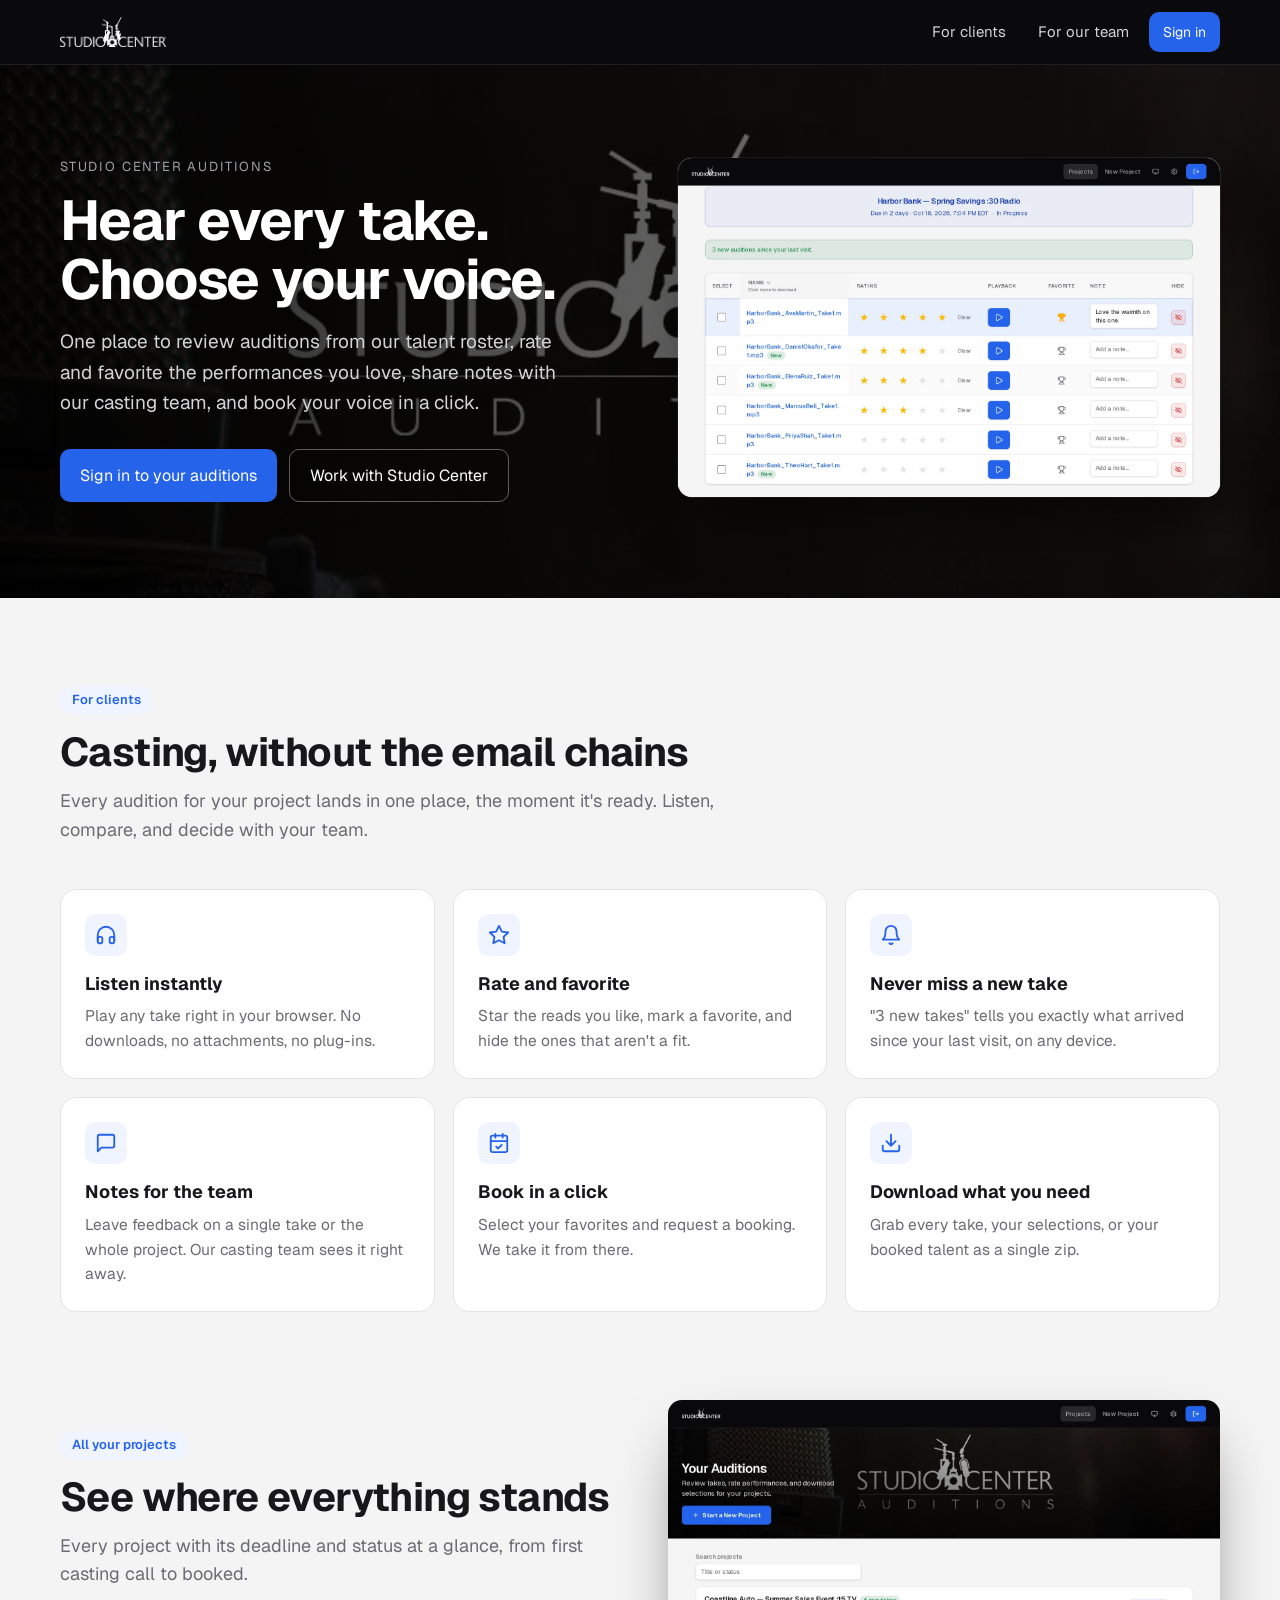
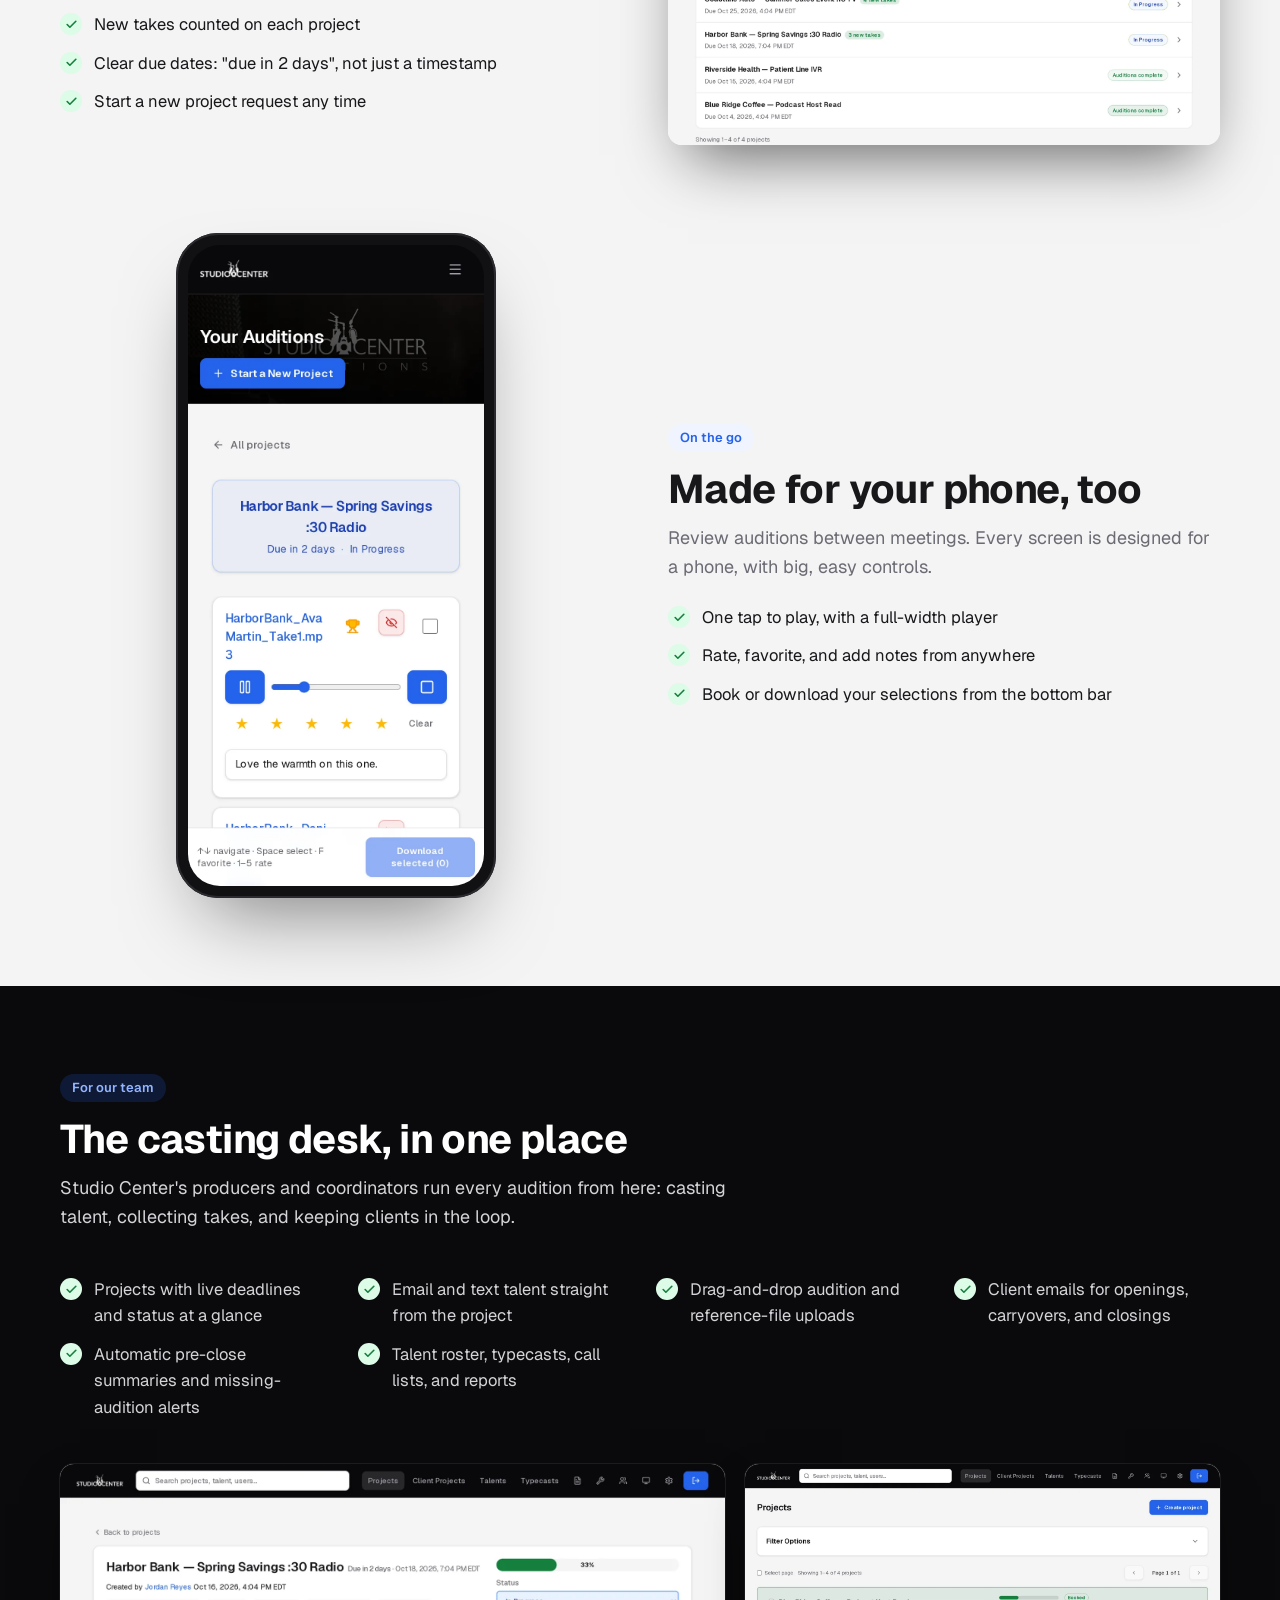
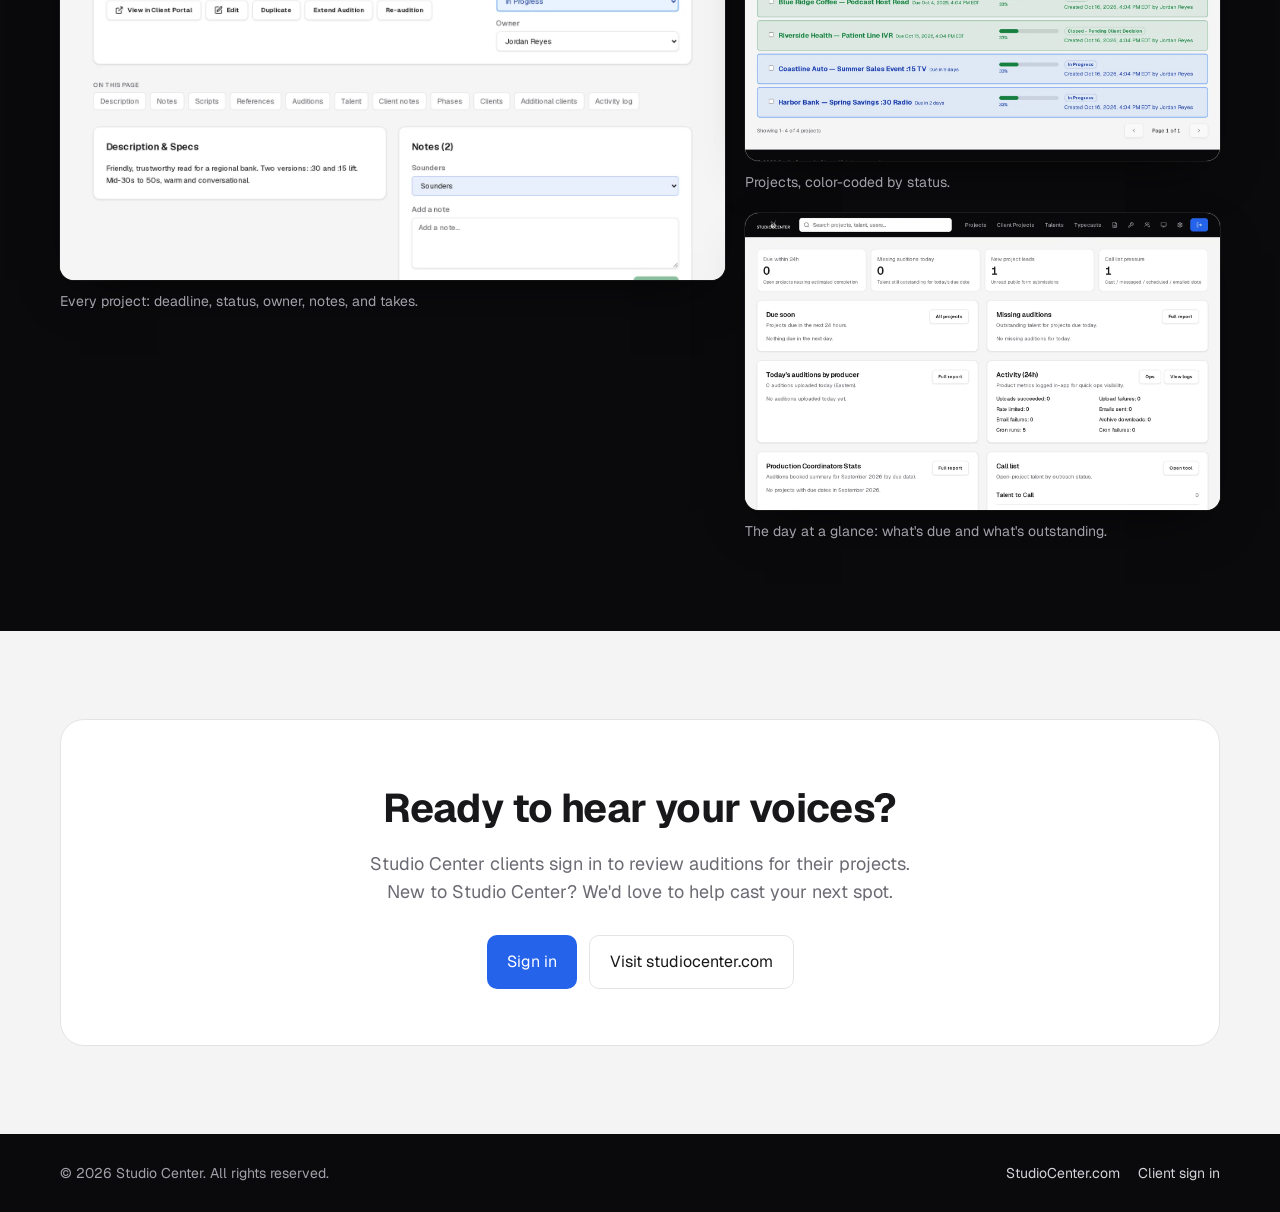
==== index.html @ 75eab92b "Studio Center Auditions landing page. Static page for GitHub Pages: what the client portal and the c" ====
<!doctype html>
<html lang="en">
<head>
  <meta charset="utf-8">
  <meta name="viewport" content="width=device-width, initial-scale=1">
  <title>Studio Center Auditions</title>
  <meta name="description" content="Studio Center Auditions: hear every take, rate and favorite the voices you love, and book talent in a click. On any device.">
  <meta property="og:title" content="Studio Center Auditions">
  <meta property="og:description" content="Hear every take, choose your voice, and book talent in a click.">
  <meta property="og:image" content="assets/client-takes.webp">
  <link rel="icon" href="assets/icon.png" type="image/png">
  <link rel="apple-touch-icon" href="assets/apple-icon.png">
  <link rel="preconnect" href="https://fonts.googleapis.com">
  <link rel="preconnect" href="https://fonts.gstatic.com" crossorigin>
  <link href="https://fonts.googleapis.com/css2?family=Geist:wght@400;500;600;700&display=swap" rel="stylesheet">
  <style>
    :root {
      --ink: #0a0a0c;
      --page: #f4f4f5;
      --card: #ffffff;
      --text: #18181b;
      --muted: #6b6b73;
      --line: #e4e4e7;
      --primary: #2563eb;
      --primary-hover: #1d4ed8;
      --success: #15803d;
      --amber: #f59e0b;
      --radius: 16px;
    }
    * { box-sizing: border-box; }
    html { scroll-behavior: smooth; }
    body { margin: 0; font-family: Geist, ui-sans-serif, system-ui, -apple-system, "Segoe UI", sans-serif; background: var(--page); color: var(--text); line-height: 1.6; -webkit-font-smoothing: antialiased; }
    img { max-width: 100%; height: auto; display: block; }
    a { color: inherit; }
    .wrap { width: min(1160px, 100% - 32px); margin-inline: auto; }

    /* Header */
    .top { position: sticky; top: 0; z-index: 10; background: var(--ink); border-bottom: 1px solid #1f1f23; }
    .top .wrap { display: flex; align-items: center; justify-content: space-between; height: 64px; }
    .top img { height: 30px; width: auto; }
    .top nav { display: flex; gap: 8px; align-items: center; }
    .top nav a.link { color: #d4d4d8; text-decoration: none; font-size: 15px; padding: 8px 12px; border-radius: 8px; }
    .top nav a.link:hover { background: #1f1f23; color: #fff; }

    .btn { display: inline-flex; align-items: center; gap: 8px; font: 600 15px/1 inherit; text-decoration: none; padding: 13px 20px; border-radius: 10px; transition: background .15s, transform .15s; }
    .btn:active { transform: scale(.98); }
    .btn-primary { background: var(--primary); color: #fff; }
    .btn-primary:hover { background: var(--primary-hover); }
    .btn-ghost { color: #fff; border: 1px solid rgba(255,255,255,.35); }
    .btn-ghost:hover { background: rgba(255,255,255,.1); }
    .btn-sm { padding: 9px 14px; font-size: 14px; }

    /* Hero */
    .hero { position: relative; color: #fff; background: var(--ink) url(assets/banner.webp) center/cover no-repeat; overflow: hidden; }
    .hero::before { content: ""; position: absolute; inset: 0; background: linear-gradient(90deg, rgba(0,0,0,.88) 0%, rgba(0,0,0,.6) 55%, rgba(0,0,0,.45) 100%); }
    .hero .wrap { position: relative; display: grid; grid-template-columns: 1.05fr 1fr; gap: 48px; align-items: center; padding: 88px 0 96px; }
    .eyebrow { display: inline-block; font-size: 13px; letter-spacing: .14em; text-transform: uppercase; color: #a1a1aa; margin-bottom: 14px; }
    .hero h1 { font-size: clamp(36px, 5vw, 56px); line-height: 1.05; letter-spacing: -.02em; margin: 0 0 18px; }
    .hero p.lead { font-size: 19px; color: #d4d4d8; max-width: 520px; margin: 0 0 30px; }
    .hero .cta { display: flex; gap: 12px; flex-wrap: wrap; }
    .shot { border-radius: 14px; overflow: hidden; box-shadow: 0 30px 60px -20px rgba(0,0,0,.6), 0 0 0 1px rgba(255,255,255,.08); background: #fff; }

    /* Sections */
    section { padding: 88px 0; }
    .section-head { max-width: 680px; margin-bottom: 44px; }
    .section-head h2 { font-size: clamp(28px, 3.4vw, 40px); line-height: 1.15; letter-spacing: -.015em; margin: 0 0 12px; }
    .section-head p { font-size: 18px; color: var(--muted); margin: 0; }
    .tag { display: inline-block; font-size: 13px; font-weight: 600; color: var(--primary); background: #eff4ff; border-radius: 999px; padding: 4px 12px; margin-bottom: 14px; }

    .features { display: grid; grid-template-columns: repeat(3, 1fr); gap: 18px; }
    .feature { background: var(--card); border: 1px solid var(--line); border-radius: var(--radius); padding: 24px; }
    .feature .icon { width: 42px; height: 42px; border-radius: 10px; display: grid; place-items: center; background: #eff4ff; color: var(--primary); margin-bottom: 14px; }
    .feature .icon svg { width: 22px; height: 22px; }
    .feature h3 { font-size: 18px; margin: 0 0 6px; }
    .feature p { margin: 0; color: var(--muted); font-size: 15.5px; }

    .split { display: grid; grid-template-columns: 1fr 1fr; gap: 56px; align-items: center; }
    .split.reverse > :first-child { order: 2; }
    .checks { list-style: none; padding: 0; margin: 22px 0 0; display: grid; gap: 12px; }
    .checks li { display: flex; gap: 12px; align-items: flex-start; font-size: 16.5px; }
    .checks li::before { content: ""; flex: none; width: 22px; height: 22px; margin-top: 2px; border-radius: 50%; background: #dcfce7 url("data:image/svg+xml,%3Csvg xmlns='http://www.w3.org/2000/svg' viewBox='0 0 24 24' fill='none' stroke='%2315803d' stroke-width='3' stroke-linecap='round' stroke-linejoin='round'%3E%3Cpath d='M20 6 9 17l-5-5'/%3E%3C/svg%3E") center/13px no-repeat; }

    .phone-frame { width: min(320px, 80%); margin-inline: auto; border-radius: 42px; padding: 12px; background: #111114; box-shadow: 0 40px 80px -30px rgba(0,0,0,.5), inset 0 0 0 2px #2a2a2f; }
    .phone-frame img { border-radius: 32px; }

    .dark { background: var(--ink); color: #fff; }
    .dark .section-head p, .dark .checks li { color: #d4d4d8; }
    .dark .tag { background: rgba(37,99,235,.18); color: #93b4ff; }
    .gallery { display: grid; grid-template-columns: 1.4fr 1fr; gap: 20px; margin-top: 44px; }
    .gallery .shot { box-shadow: 0 20px 50px -20px rgba(0,0,0,.7), 0 0 0 1px rgba(255,255,255,.08); }
    .gallery .stack { display: grid; gap: 20px; }
    figure { margin: 0; }
    figcaption { font-size: 14px; color: #a1a1aa; margin-top: 10px; }

    .closing { text-align: center; }
    .closing .card { background: var(--card); border: 1px solid var(--line); border-radius: 24px; padding: 56px 24px; }
    .closing h2 { font-size: clamp(28px, 3.4vw, 40px); margin: 0 0 10px; letter-spacing: -.015em; }
    .closing p { color: var(--muted); font-size: 18px; margin: 0 auto 28px; max-width: 560px; }
    .closing .cta { display: flex; gap: 12px; justify-content: center; flex-wrap: wrap; }
    .btn-outline { color: var(--text); border: 1px solid var(--line); background: #fff; }
    .btn-outline:hover { background: #fafafa; }

    footer { background: var(--ink); color: #a1a1aa; font-size: 14px; }
    footer .wrap { display: flex; justify-content: space-between; align-items: center; gap: 16px; padding: 28px 0; flex-wrap: wrap; }
    footer a { color: #d4d4d8; text-decoration: none; }
    footer a:hover { color: #fff; }
    footer .links { display: flex; gap: 18px; flex-wrap: wrap; }

    @media (max-width: 900px) {
      .hero .wrap, .split { grid-template-columns: 1fr; }
      .hero .wrap { padding: 64px 0 72px; }
      .split.reverse > :first-child { order: 0; }
      .features { grid-template-columns: 1fr 1fr; }
      .gallery { grid-template-columns: 1fr; }
      section { padding: 64px 0; }
    }
    @media (max-width: 600px) {
      .features { grid-template-columns: 1fr; }
      .top nav a.link { display: none; }
      .hero p.lead { font-size: 17px; }
    }
    @media (prefers-reduced-motion: reduce) { html { scroll-behavior: auto; } .btn { transition: none; } }
  </style>
</head>
<body>
  <header class="top">
    <div class="wrap">
      <a href="#" aria-label="Studio Center Auditions"><img src="assets/sc-logo-white.png" alt="Studio Center" width="900" height="254"></a>
      <nav>
        <a class="link" href="#clients">For clients</a>
        <a class="link" href="#team">For our team</a>
        <a class="btn btn-primary btn-sm" href="https://studiocenterauditions.com/auth/signin">Sign in</a>
      </nav>
    </div>
  </header>

  <main>
    <div class="hero">
      <div class="wrap">
        <div>
          <span class="eyebrow">Studio Center Auditions</span>
          <h1>Hear every take.<br>Choose your voice.</h1>
          <p class="lead">One place to review auditions from our talent roster, rate and favorite the performances you love, share notes with our casting team, and book your voice in a click.</p>
          <div class="cta">
            <a class="btn btn-primary" href="https://studiocenterauditions.com/auth/signin">Sign in to your auditions</a>
            <a class="btn btn-ghost" href="https://www.studiocenter.com">Work with Studio Center</a>
          </div>
        </div>
        <div class="shot"><img src="assets/client-takes.webp" alt="A client reviewing six takes for a radio spot, with star ratings, a favorite, a note, and new takes marked" width="1600" height="1000"></div>
      </div>
    </div>

    <section id="clients">
      <div class="wrap">
        <div class="section-head">
          <span class="tag">For clients</span>
          <h2>Casting, without the email chains</h2>
          <p>Every audition for your project lands in one place, the moment it's ready. Listen, compare, and decide with your team.</p>
        </div>
        <div class="features">
          <div class="feature">
            <div class="icon"><svg viewBox="0 0 24 24" fill="none" stroke="currentColor" stroke-width="2" stroke-linecap="round" stroke-linejoin="round" aria-hidden="true"><path d="M3 18v-6a9 9 0 0 1 18 0v6"/><path d="M21 19a2 2 0 0 1-2 2h-1a2 2 0 0 1-2-2v-3a2 2 0 0 1 2-2h3zM3 19a2 2 0 0 0 2 2h1a2 2 0 0 0 2-2v-3a2 2 0 0 0-2-2H3z"/></svg></div>
            <h3>Listen instantly</h3>
            <p>Play any take right in your browser. No downloads, no attachments, no plug-ins.</p>
          </div>
          <div class="feature">
            <div class="icon"><svg viewBox="0 0 24 24" fill="none" stroke="currentColor" stroke-width="2" stroke-linecap="round" stroke-linejoin="round" aria-hidden="true"><path d="M12 2l3.09 6.26L22 9.27l-5 4.87 1.18 6.88L12 17.77l-6.18 3.25L7 14.14 2 9.27l6.91-1.01z"/></svg></div>
            <h3>Rate and favorite</h3>
            <p>Star the reads you like, mark a favorite, and hide the ones that aren't a fit.</p>
          </div>
          <div class="feature">
            <div class="icon"><svg viewBox="0 0 24 24" fill="none" stroke="currentColor" stroke-width="2" stroke-linecap="round" stroke-linejoin="round" aria-hidden="true"><path d="M6 8a6 6 0 0 1 12 0c0 7 3 9 3 9H3s3-2 3-9"/><path d="M10.3 21a1.94 1.94 0 0 0 3.4 0"/></svg></div>
            <h3>Never miss a new take</h3>
            <p>"3 new takes" tells you exactly what arrived since your last visit, on any device.</p>
          </div>
          <div class="feature">
            <div class="icon"><svg viewBox="0 0 24 24" fill="none" stroke="currentColor" stroke-width="2" stroke-linecap="round" stroke-linejoin="round" aria-hidden="true"><path d="M21 15a2 2 0 0 1-2 2H7l-4 4V5a2 2 0 0 1 2-2h14a2 2 0 0 1 2 2z"/></svg></div>
            <h3>Notes for the team</h3>
            <p>Leave feedback on a single take or the whole project. Our casting team sees it right away.</p>
          </div>
          <div class="feature">
            <div class="icon"><svg viewBox="0 0 24 24" fill="none" stroke="currentColor" stroke-width="2" stroke-linecap="round" stroke-linejoin="round" aria-hidden="true"><rect x="3" y="4" width="18" height="18" rx="2"/><path d="M16 2v4M8 2v4M3 10h18M9 16l2 2 4-4"/></svg></div>
            <h3>Book in a click</h3>
            <p>Select your favorites and request a booking. We take it from there.</p>
          </div>
          <div class="feature">
            <div class="icon"><svg viewBox="0 0 24 24" fill="none" stroke="currentColor" stroke-width="2" stroke-linecap="round" stroke-linejoin="round" aria-hidden="true"><path d="M21 15v4a2 2 0 0 1-2 2H5a2 2 0 0 1-2-2v-4M7 10l5 5 5-5M12 15V3"/></svg></div>
            <h3>Download what you need</h3>
            <p>Grab every take, your selections, or your booked talent as a single zip.</p>
          </div>
        </div>
      </div>
    </section>

    <section style="padding-top:0">
      <div class="wrap split">
        <div>
          <div class="section-head" style="margin-bottom:0">
            <span class="tag">All your projects</span>
            <h2>See where everything stands</h2>
            <p>Every project with its deadline and status at a glance, from first casting call to booked.</p>
          </div>
          <ul class="checks">
            <li>New takes counted on each project</li>
            <li>Clear due dates: "due in 2 days", not just a timestamp</li>
            <li>Start a new project request any time</li>
          </ul>
        </div>
        <div class="shot"><img src="assets/client-projects.webp" alt="The client projects page listing four projects with new-take counts and statuses" width="1600" height="1000" loading="lazy"></div>
      </div>
    </section>

    <section style="padding-top:0">
      <div class="wrap split reverse">
        <div>
          <div class="section-head" style="margin-bottom:0">
            <span class="tag">On the go</span>
            <h2>Made for your phone, too</h2>
            <p>Review auditions between meetings. Every screen is designed for a phone, with big, easy controls.</p>
          </div>
          <ul class="checks">
            <li>One tap to play, with a full-width player</li>
            <li>Rate, favorite, and add notes from anywhere</li>
            <li>Book or download your selections from the bottom bar</li>
          </ul>
        </div>
        <div class="phone-frame"><img src="assets/phone.webp" alt="The client portal on a phone, playing a take with ratings and a note" width="780" height="1688" loading="lazy"></div>
      </div>
    </section>

    <section id="team" class="dark">
      <div class="wrap">
        <div class="section-head">
          <span class="tag">For our team</span>
          <h2>The casting desk, in one place</h2>
          <p>Studio Center's producers and coordinators run every audition from here: casting talent, collecting takes, and keeping clients in the loop.</p>
        </div>
        <ul class="checks" style="grid-template-columns:repeat(auto-fit,minmax(260px,1fr));column-gap:32px">
          <li>Projects with live deadlines and status at a glance</li>
          <li>Email and text talent straight from the project</li>
          <li>Drag-and-drop audition and reference-file uploads</li>
          <li>Client emails for openings, carryovers, and closings</li>
          <li>Automatic pre-close summaries and missing-audition alerts</li>
          <li>Talent roster, typecasts, call lists, and reports</li>
        </ul>
        <div class="gallery">
          <figure>
            <div class="shot"><img src="assets/staff-project.webp" alt="A project page for the casting team, with deadline, status, owner, and notes" width="1600" height="1000" loading="lazy"></div>
            <figcaption>Every project: deadline, status, owner, notes, and takes.</figcaption>
          </figure>
          <div class="stack">
            <figure>
              <div class="shot"><img src="assets/staff-projects.webp" alt="The projects list, color-coded by status" width="1600" height="1000" loading="lazy"></div>
              <figcaption>Projects, color-coded by status.</figcaption>
            </figure>
            <figure>
              <div class="shot"><img src="assets/staff-dashboard.webp" alt="The team dashboard with what's due and outstanding" width="1600" height="1000" loading="lazy"></div>
              <figcaption>The day at a glance: what's due and what's outstanding.</figcaption>
            </figure>
          </div>
        </div>
      </div>
    </section>

    <section class="closing">
      <div class="wrap">
        <div class="card">
          <h2>Ready to hear your voices?</h2>
          <p>Studio Center clients sign in to review auditions for their projects. New to Studio Center? We'd love to help cast your next spot.</p>
          <div class="cta">
            <a class="btn btn-primary" href="https://studiocenterauditions.com/auth/signin">Sign in</a>
            <a class="btn btn-outline" href="https://www.studiocenter.com">Visit studiocenter.com</a>
          </div>
        </div>
      </div>
    </section>
  </main>

  <footer>
    <div class="wrap">
      <span>© <span id="year">2026</span> Studio Center. All rights reserved.</span>
      <span class="links">
        <a href="https://www.studiocenter.com">StudioCenter.com</a>
        <a href="https://studiocenterauditions.com/auth/signin">Client sign in</a>
      </span>
    </div>
  </footer>
  <script>document.getElementById('year').textContent = new Date().getFullYear();</script>
</body>
</html>
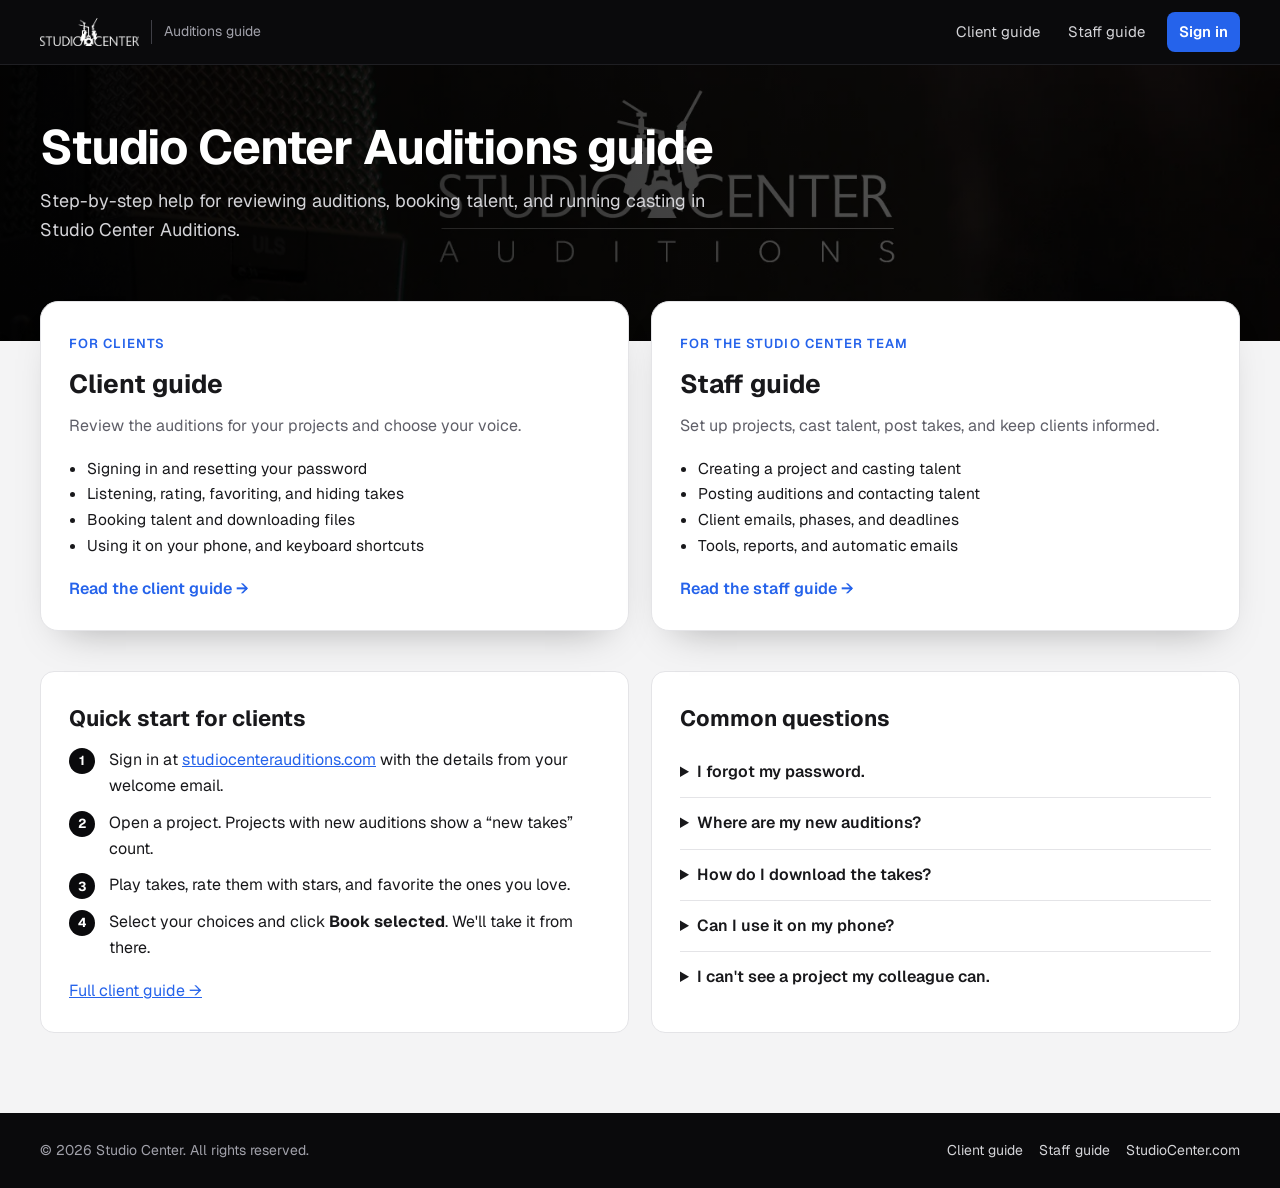
==== commit 07613384: "Turn the site into a user guide: client guide, staff guide, guide home. Step-by-step instructions wi" ====
--- a/index.html
+++ b/index.html
@@ -3,288 +3,107 @@
 <head>
   <meta charset="utf-8">
   <meta name="viewport" content="width=device-width, initial-scale=1">
-  <title>Studio Center Auditions</title>
-  <meta name="description" content="Studio Center Auditions: hear every take, rate and favorite the voices you love, and book talent in a click. On any device.">
-  <meta property="og:title" content="Studio Center Auditions">
-  <meta property="og:description" content="Hear every take, choose your voice, and book talent in a click.">
-  <meta property="og:image" content="assets/client-takes.webp">
+  <title>Studio Center Auditions Guide</title>
+  <meta name="description" content="How to use Studio Center Auditions: guides for clients reviewing auditions and for the Studio Center casting team.">
+  <meta property="og:title" content="Studio Center Auditions Guide">
+  <meta property="og:description" content="How to review auditions, book talent, and run casting in Studio Center Auditions.">
+  <meta property="og:image" content="assets/guide/c-takes.webp">
   <link rel="icon" href="assets/icon.png" type="image/png">
   <link rel="apple-touch-icon" href="assets/apple-icon.png">
   <link rel="preconnect" href="https://fonts.googleapis.com">
   <link rel="preconnect" href="https://fonts.gstatic.com" crossorigin>
   <link href="https://fonts.googleapis.com/css2?family=Geist:wght@400;500;600;700&display=swap" rel="stylesheet">
-  <style>
-    :root {
-      --ink: #0a0a0c;
-      --page: #f4f4f5;
-      --card: #ffffff;
-      --text: #18181b;
-      --muted: #6b6b73;
-      --line: #e4e4e7;
-      --primary: #2563eb;
-      --primary-hover: #1d4ed8;
-      --success: #15803d;
-      --amber: #f59e0b;
-      --radius: 16px;
-    }
-    * { box-sizing: border-box; }
-    html { scroll-behavior: smooth; }
-    body { margin: 0; font-family: Geist, ui-sans-serif, system-ui, -apple-system, "Segoe UI", sans-serif; background: var(--page); color: var(--text); line-height: 1.6; -webkit-font-smoothing: antialiased; }
-    img { max-width: 100%; height: auto; display: block; }
-    a { color: inherit; }
-    .wrap { width: min(1160px, 100% - 32px); margin-inline: auto; }
-
-    /* Header */
-    .top { position: sticky; top: 0; z-index: 10; background: var(--ink); border-bottom: 1px solid #1f1f23; }
-    .top .wrap { display: flex; align-items: center; justify-content: space-between; height: 64px; }
-    .top img { height: 30px; width: auto; }
-    .top nav { display: flex; gap: 8px; align-items: center; }
-    .top nav a.link { color: #d4d4d8; text-decoration: none; font-size: 15px; padding: 8px 12px; border-radius: 8px; }
-    .top nav a.link:hover { background: #1f1f23; color: #fff; }
-
-    .btn { display: inline-flex; align-items: center; gap: 8px; font: 600 15px/1 inherit; text-decoration: none; padding: 13px 20px; border-radius: 10px; transition: background .15s, transform .15s; }
-    .btn:active { transform: scale(.98); }
-    .btn-primary { background: var(--primary); color: #fff; }
-    .btn-primary:hover { background: var(--primary-hover); }
-    .btn-ghost { color: #fff; border: 1px solid rgba(255,255,255,.35); }
-    .btn-ghost:hover { background: rgba(255,255,255,.1); }
-    .btn-sm { padding: 9px 14px; font-size: 14px; }
-
-    /* Hero */
-    .hero { position: relative; color: #fff; background: var(--ink) url(assets/banner.webp) center/cover no-repeat; overflow: hidden; }
-    .hero::before { content: ""; position: absolute; inset: 0; background: linear-gradient(90deg, rgba(0,0,0,.88) 0%, rgba(0,0,0,.6) 55%, rgba(0,0,0,.45) 100%); }
-    .hero .wrap { position: relative; display: grid; grid-template-columns: 1.05fr 1fr; gap: 48px; align-items: center; padding: 88px 0 96px; }
-    .eyebrow { display: inline-block; font-size: 13px; letter-spacing: .14em; text-transform: uppercase; color: #a1a1aa; margin-bottom: 14px; }
-    .hero h1 { font-size: clamp(36px, 5vw, 56px); line-height: 1.05; letter-spacing: -.02em; margin: 0 0 18px; }
-    .hero p.lead { font-size: 19px; color: #d4d4d8; max-width: 520px; margin: 0 0 30px; }
-    .hero .cta { display: flex; gap: 12px; flex-wrap: wrap; }
-    .shot { border-radius: 14px; overflow: hidden; box-shadow: 0 30px 60px -20px rgba(0,0,0,.6), 0 0 0 1px rgba(255,255,255,.08); background: #fff; }
-
-    /* Sections */
-    section { padding: 88px 0; }
-    .section-head { max-width: 680px; margin-bottom: 44px; }
-    .section-head h2 { font-size: clamp(28px, 3.4vw, 40px); line-height: 1.15; letter-spacing: -.015em; margin: 0 0 12px; }
-    .section-head p { font-size: 18px; color: var(--muted); margin: 0; }
-    .tag { display: inline-block; font-size: 13px; font-weight: 600; color: var(--primary); background: #eff4ff; border-radius: 999px; padding: 4px 12px; margin-bottom: 14px; }
-
-    .features { display: grid; grid-template-columns: repeat(3, 1fr); gap: 18px; }
-    .feature { background: var(--card); border: 1px solid var(--line); border-radius: var(--radius); padding: 24px; }
-    .feature .icon { width: 42px; height: 42px; border-radius: 10px; display: grid; place-items: center; background: #eff4ff; color: var(--primary); margin-bottom: 14px; }
-    .feature .icon svg { width: 22px; height: 22px; }
-    .feature h3 { font-size: 18px; margin: 0 0 6px; }
-    .feature p { margin: 0; color: var(--muted); font-size: 15.5px; }
-
-    .split { display: grid; grid-template-columns: 1fr 1fr; gap: 56px; align-items: center; }
-    .split.reverse > :first-child { order: 2; }
-    .checks { list-style: none; padding: 0; margin: 22px 0 0; display: grid; gap: 12px; }
-    .checks li { display: flex; gap: 12px; align-items: flex-start; font-size: 16.5px; }
-    .checks li::before { content: ""; flex: none; width: 22px; height: 22px; margin-top: 2px; border-radius: 50%; background: #dcfce7 url("data:image/svg+xml,%3Csvg xmlns='http://www.w3.org/2000/svg' viewBox='0 0 24 24' fill='none' stroke='%2315803d' stroke-width='3' stroke-linecap='round' stroke-linejoin='round'%3E%3Cpath d='M20 6 9 17l-5-5'/%3E%3C/svg%3E") center/13px no-repeat; }
-
-    .phone-frame { width: min(320px, 80%); margin-inline: auto; border-radius: 42px; padding: 12px; background: #111114; box-shadow: 0 40px 80px -30px rgba(0,0,0,.5), inset 0 0 0 2px #2a2a2f; }
-    .phone-frame img { border-radius: 32px; }
-
-    .dark { background: var(--ink); color: #fff; }
-    .dark .section-head p, .dark .checks li { color: #d4d4d8; }
-    .dark .tag { background: rgba(37,99,235,.18); color: #93b4ff; }
-    .gallery { display: grid; grid-template-columns: 1.4fr 1fr; gap: 20px; margin-top: 44px; }
-    .gallery .shot { box-shadow: 0 20px 50px -20px rgba(0,0,0,.7), 0 0 0 1px rgba(255,255,255,.08); }
-    .gallery .stack { display: grid; gap: 20px; }
-    figure { margin: 0; }
-    figcaption { font-size: 14px; color: #a1a1aa; margin-top: 10px; }
-
-    .closing { text-align: center; }
-    .closing .card { background: var(--card); border: 1px solid var(--line); border-radius: 24px; padding: 56px 24px; }
-    .closing h2 { font-size: clamp(28px, 3.4vw, 40px); margin: 0 0 10px; letter-spacing: -.015em; }
-    .closing p { color: var(--muted); font-size: 18px; margin: 0 auto 28px; max-width: 560px; }
-    .closing .cta { display: flex; gap: 12px; justify-content: center; flex-wrap: wrap; }
-    .btn-outline { color: var(--text); border: 1px solid var(--line); background: #fff; }
-    .btn-outline:hover { background: #fafafa; }
-
-    footer { background: var(--ink); color: #a1a1aa; font-size: 14px; }
-    footer .wrap { display: flex; justify-content: space-between; align-items: center; gap: 16px; padding: 28px 0; flex-wrap: wrap; }
-    footer a { color: #d4d4d8; text-decoration: none; }
-    footer a:hover { color: #fff; }
-    footer .links { display: flex; gap: 18px; flex-wrap: wrap; }
-
-    @media (max-width: 900px) {
-      .hero .wrap, .split { grid-template-columns: 1fr; }
-      .hero .wrap { padding: 64px 0 72px; }
-      .split.reverse > :first-child { order: 0; }
-      .features { grid-template-columns: 1fr 1fr; }
-      .gallery { grid-template-columns: 1fr; }
-      section { padding: 64px 0; }
-    }
-    @media (max-width: 600px) {
-      .features { grid-template-columns: 1fr; }
-      .top nav a.link { display: none; }
-      .hero p.lead { font-size: 17px; }
-    }
-    @media (prefers-reduced-motion: reduce) { html { scroll-behavior: auto; } .btn { transition: none; } }
-  </style>
+  <link rel="stylesheet" href="assets/site.css">
 </head>
 <body>
   <header class="top">
     <div class="wrap">
-      <a href="#" aria-label="Studio Center Auditions"><img src="assets/sc-logo-white.png" alt="Studio Center" width="900" height="254"></a>
+      <a class="brand" href="./"><img src="assets/sc-logo-white.png" alt="Studio Center" width="900" height="254"><span>Auditions guide</span></a>
       <nav>
-        <a class="link" href="#clients">For clients</a>
-        <a class="link" href="#team">For our team</a>
-        <a class="btn btn-primary btn-sm" href="https://studiocenterauditions.com/auth/signin">Sign in</a>
+        <a href="client-guide.html">Client guide</a>
+        <a href="staff-guide.html" class="hide-sm">Staff guide</a>
+        <a class="signin" href="https://studiocenterauditions.com/auth/signin">Sign in</a>
       </nav>
     </div>
   </header>
 
-  <main>
-    <div class="hero">
-      <div class="wrap">
-        <div>
-          <span class="eyebrow">Studio Center Auditions</span>
-          <h1>Hear every take.<br>Choose your voice.</h1>
-          <p class="lead">One place to review auditions from our talent roster, rate and favorite the performances you love, share notes with our casting team, and book your voice in a click.</p>
-          <div class="cta">
-            <a class="btn btn-primary" href="https://studiocenterauditions.com/auth/signin">Sign in to your auditions</a>
-            <a class="btn btn-ghost" href="https://www.studiocenter.com">Work with Studio Center</a>
-          </div>
-        </div>
-        <div class="shot"><img src="assets/client-takes.webp" alt="A client reviewing six takes for a radio spot, with star ratings, a favorite, a note, and new takes marked" width="1600" height="1000"></div>
-      </div>
+  <div class="band">
+    <div class="wrap" style="padding-bottom:96px">
+      <h1>Studio Center Auditions guide</h1>
+      <p>Step-by-step help for reviewing auditions, booking talent, and running casting in Studio Center Auditions.</p>
+    </div>
+  </div>
+
+  <main class="wrap">
+    <div class="cards">
+      <a class="card-link" href="client-guide.html">
+        <span class="eyebrow">For clients</span>
+        <h2>Client guide</h2>
+        <p>Review the auditions for your projects and choose your voice.</p>
+        <ul>
+          <li>Signing in and resetting your password</li>
+          <li>Listening, rating, favoriting, and hiding takes</li>
+          <li>Booking talent and downloading files</li>
+          <li>Using it on your phone, and keyboard shortcuts</li>
+        </ul>
+        <span class="go">Read the client guide →</span>
+      </a>
+      <a class="card-link" href="staff-guide.html">
+        <span class="eyebrow">For the Studio Center team</span>
+        <h2>Staff guide</h2>
+        <p>Set up projects, cast talent, post takes, and keep clients informed.</p>
+        <ul>
+          <li>Creating a project and casting talent</li>
+          <li>Posting auditions and contacting talent</li>
+          <li>Client emails, phases, and deadlines</li>
+          <li>Tools, reports, and automatic emails</li>
+        </ul>
+        <span class="go">Read the staff guide →</span>
+      </a>
     </div>
 
-    <section id="clients">
-      <div class="wrap">
-        <div class="section-head">
-          <span class="tag">For clients</span>
-          <h2>Casting, without the email chains</h2>
-          <p>Every audition for your project lands in one place, the moment it's ready. Listen, compare, and decide with your team.</p>
-        </div>
-        <div class="features">
-          <div class="feature">
-            <div class="icon"><svg viewBox="0 0 24 24" fill="none" stroke="currentColor" stroke-width="2" stroke-linecap="round" stroke-linejoin="round" aria-hidden="true"><path d="M3 18v-6a9 9 0 0 1 18 0v6"/><path d="M21 19a2 2 0 0 1-2 2h-1a2 2 0 0 1-2-2v-3a2 2 0 0 1 2-2h3zM3 19a2 2 0 0 0 2 2h1a2 2 0 0 0 2-2v-3a2 2 0 0 0-2-2H3z"/></svg></div>
-            <h3>Listen instantly</h3>
-            <p>Play any take right in your browser. No downloads, no attachments, no plug-ins.</p>
-          </div>
-          <div class="feature">
-            <div class="icon"><svg viewBox="0 0 24 24" fill="none" stroke="currentColor" stroke-width="2" stroke-linecap="round" stroke-linejoin="round" aria-hidden="true"><path d="M12 2l3.09 6.26L22 9.27l-5 4.87 1.18 6.88L12 17.77l-6.18 3.25L7 14.14 2 9.27l6.91-1.01z"/></svg></div>
-            <h3>Rate and favorite</h3>
-            <p>Star the reads you like, mark a favorite, and hide the ones that aren't a fit.</p>
-          </div>
-          <div class="feature">
-            <div class="icon"><svg viewBox="0 0 24 24" fill="none" stroke="currentColor" stroke-width="2" stroke-linecap="round" stroke-linejoin="round" aria-hidden="true"><path d="M6 8a6 6 0 0 1 12 0c0 7 3 9 3 9H3s3-2 3-9"/><path d="M10.3 21a1.94 1.94 0 0 0 3.4 0"/></svg></div>
-            <h3>Never miss a new take</h3>
-            <p>"3 new takes" tells you exactly what arrived since your last visit, on any device.</p>
-          </div>
-          <div class="feature">
-            <div class="icon"><svg viewBox="0 0 24 24" fill="none" stroke="currentColor" stroke-width="2" stroke-linecap="round" stroke-linejoin="round" aria-hidden="true"><path d="M21 15a2 2 0 0 1-2 2H7l-4 4V5a2 2 0 0 1 2-2h14a2 2 0 0 1 2 2z"/></svg></div>
-            <h3>Notes for the team</h3>
-            <p>Leave feedback on a single take or the whole project. Our casting team sees it right away.</p>
-          </div>
-          <div class="feature">
-            <div class="icon"><svg viewBox="0 0 24 24" fill="none" stroke="currentColor" stroke-width="2" stroke-linecap="round" stroke-linejoin="round" aria-hidden="true"><rect x="3" y="4" width="18" height="18" rx="2"/><path d="M16 2v4M8 2v4M3 10h18M9 16l2 2 4-4"/></svg></div>
-            <h3>Book in a click</h3>
-            <p>Select your favorites and request a booking. We take it from there.</p>
-          </div>
-          <div class="feature">
-            <div class="icon"><svg viewBox="0 0 24 24" fill="none" stroke="currentColor" stroke-width="2" stroke-linecap="round" stroke-linejoin="round" aria-hidden="true"><path d="M21 15v4a2 2 0 0 1-2 2H5a2 2 0 0 1-2-2v-4M7 10l5 5 5-5M12 15V3"/></svg></div>
-            <h3>Download what you need</h3>
-            <p>Grab every take, your selections, or your booked talent as a single zip.</p>
-          </div>
-        </div>
-      </div>
-    </section>
-
-    <section style="padding-top:0">
-      <div class="wrap split">
-        <div>
-          <div class="section-head" style="margin-bottom:0">
-            <span class="tag">All your projects</span>
-            <h2>See where everything stands</h2>
-            <p>Every project with its deadline and status at a glance, from first casting call to booked.</p>
-          </div>
-          <ul class="checks">
-            <li>New takes counted on each project</li>
-            <li>Clear due dates: "due in 2 days", not just a timestamp</li>
-            <li>Start a new project request any time</li>
-          </ul>
-        </div>
-        <div class="shot"><img src="assets/client-projects.webp" alt="The client projects page listing four projects with new-take counts and statuses" width="1600" height="1000" loading="lazy"></div>
-      </div>
-    </section>
-
-    <section style="padding-top:0">
-      <div class="wrap split reverse">
-        <div>
-          <div class="section-head" style="margin-bottom:0">
-            <span class="tag">On the go</span>
-            <h2>Made for your phone, too</h2>
-            <p>Review auditions between meetings. Every screen is designed for a phone, with big, easy controls.</p>
-          </div>
-          <ul class="checks">
-            <li>One tap to play, with a full-width player</li>
-            <li>Rate, favorite, and add notes from anywhere</li>
-            <li>Book or download your selections from the bottom bar</li>
-          </ul>
-        </div>
-        <div class="phone-frame"><img src="assets/phone.webp" alt="The client portal on a phone, playing a take with ratings and a note" width="780" height="1688" loading="lazy"></div>
-      </div>
-    </section>
-
-    <section id="team" class="dark">
-      <div class="wrap">
-        <div class="section-head">
-          <span class="tag">For our team</span>
-          <h2>The casting desk, in one place</h2>
-          <p>Studio Center's producers and coordinators run every audition from here: casting talent, collecting takes, and keeping clients in the loop.</p>
-        </div>
-        <ul class="checks" style="grid-template-columns:repeat(auto-fit,minmax(260px,1fr));column-gap:32px">
-          <li>Projects with live deadlines and status at a glance</li>
-          <li>Email and text talent straight from the project</li>
-          <li>Drag-and-drop audition and reference-file uploads</li>
-          <li>Client emails for openings, carryovers, and closings</li>
-          <li>Automatic pre-close summaries and missing-audition alerts</li>
-          <li>Talent roster, typecasts, call lists, and reports</li>
-        </ul>
-        <div class="gallery">
-          <figure>
-            <div class="shot"><img src="assets/staff-project.webp" alt="A project page for the casting team, with deadline, status, owner, and notes" width="1600" height="1000" loading="lazy"></div>
-            <figcaption>Every project: deadline, status, owner, notes, and takes.</figcaption>
-          </figure>
-          <div class="stack">
-            <figure>
-              <div class="shot"><img src="assets/staff-projects.webp" alt="The projects list, color-coded by status" width="1600" height="1000" loading="lazy"></div>
-              <figcaption>Projects, color-coded by status.</figcaption>
-            </figure>
-            <figure>
-              <div class="shot"><img src="assets/staff-dashboard.webp" alt="The team dashboard with what's due and outstanding" width="1600" height="1000" loading="lazy"></div>
-              <figcaption>The day at a glance: what's due and what's outstanding.</figcaption>
-            </figure>
-          </div>
-        </div>
-      </div>
-    </section>
-
-    <section class="closing">
-      <div class="wrap">
-        <div class="card">
-          <h2>Ready to hear your voices?</h2>
-          <p>Studio Center clients sign in to review auditions for their projects. New to Studio Center? We'd love to help cast your next spot.</p>
-          <div class="cta">
-            <a class="btn btn-primary" href="https://studiocenterauditions.com/auth/signin">Sign in</a>
-            <a class="btn btn-outline" href="https://www.studiocenter.com">Visit studiocenter.com</a>
-          </div>
-        </div>
-      </div>
-    </section>
+    <div class="home-sections">
+      <section>
+        <h2>Quick start for clients</h2>
+        <ol class="quick">
+          <li>Sign in at <a href="https://studiocenterauditions.com/auth/signin">studiocenterauditions.com</a> with the details from your welcome email.</li>
+          <li>Open a project. Projects with new auditions show a “new takes” count.</li>
+          <li>Play takes, rate them with stars, and favorite the ones you love.</li>
+          <li>Select your choices and click <b>Book selected</b>. We'll take it from there.</li>
+        </ol>
+        <p style="margin-bottom:0"><a href="client-guide.html">Full client guide →</a></p>
+      </section>
+      <section>
+        <h2>Common questions</h2>
+        <details>
+          <summary>I forgot my password.</summary>
+          <p>Click “Forgot your password?” on the sign-in page and enter your username. We'll email you a link to set a new one. <a href="client-guide.html#sign-in">More</a></p>
+        </details>
+        <details>
+          <summary>Where are my new auditions?</summary>
+          <p>Projects with takes added since your last visit show a “new takes” count, and new takes are marked “New” inside the project. <a href="client-guide.html#takes">More</a></p>
+        </details>
+        <details>
+          <summary>How do I download the takes?</summary>
+          <p>Click a file name for one take, or use “Download as a zip” for all, selected, or booked takes. <a href="client-guide.html#downloads">More</a></p>
+        </details>
+        <details>
+          <summary>Can I use it on my phone?</summary>
+          <p>Yes. Every page works on a phone, with big controls and a bar at the bottom for booking and downloads. <a href="client-guide.html#phone">More</a></p>
+        </details>
+        <details>
+          <summary>I can't see a project my colleague can.</summary>
+          <p>You only see projects you've been added to. Ask your Studio Center producer to add you.</p>
+        </details>
+      </section>
+    </div>
   </main>
 
   <footer>
     <div class="wrap">
-      <span>© <span id="year">2026</span> Studio Center. All rights reserved.</span>
-      <span class="links">
-        <a href="https://www.studiocenter.com">StudioCenter.com</a>
-        <a href="https://studiocenterauditions.com/auth/signin">Client sign in</a>
-      </span>
+      <span>© 2026 Studio Center. All rights reserved.</span>
+      <span><a href="client-guide.html">Client guide</a><a href="staff-guide.html">Staff guide</a><a href="https://www.studiocenter.com">StudioCenter.com</a></span>
     </div>
   </footer>
-  <script>document.getElementById('year').textContent = new Date().getFullYear();</script>
 </body>
 </html>
--- a/assets/site.css
+++ b/assets/site.css
@@ -0,0 +1,134 @@
+:root {
+  --ink: #0a0a0c;
+  --page: #f4f4f5;
+  --card: #ffffff;
+  --text: #18181b;
+  --muted: #5f5f68;
+  --line: #e4e4e7;
+  --primary: #2563eb;
+  --primary-soft: #eff4ff;
+  --success: #15803d;
+  --warn-bg: #fffbeb;
+  --warn-line: #fcd34d;
+  --radius: 14px;
+}
+* { box-sizing: border-box; }
+html { scroll-behavior: smooth; scroll-padding-top: 84px; }
+body { margin: 0; font-family: Geist, ui-sans-serif, system-ui, -apple-system, "Segoe UI", sans-serif; background: var(--page); color: var(--text); line-height: 1.65; -webkit-font-smoothing: antialiased; }
+img { max-width: 100%; height: auto; display: block; }
+a { color: var(--primary); }
+.wrap { width: min(1200px, 100% - 32px); margin-inline: auto; }
+
+/* Header */
+.top { position: sticky; top: 0; z-index: 20; background: var(--ink); border-bottom: 1px solid #1f1f23; }
+.top .wrap { display: flex; align-items: center; justify-content: space-between; height: 64px; gap: 12px; }
+.top .brand { display: flex; align-items: center; gap: 12px; text-decoration: none; color: #fff; }
+.top .brand img { height: 28px; width: auto; }
+.top .brand span { font-size: 14px; color: #a1a1aa; border-left: 1px solid #3f3f46; padding-left: 12px; }
+.top nav { display: flex; gap: 4px; align-items: center; }
+.top nav a { color: #d4d4d8; text-decoration: none; font-size: 15px; padding: 8px 12px; border-radius: 8px; }
+.top nav a:hover, .top nav a[aria-current="page"] { background: #1f1f23; color: #fff; }
+.top nav a.signin { background: var(--primary); color: #fff; font-weight: 600; margin-left: 6px; }
+.top nav a.signin:hover { background: #1d4ed8; }
+
+/* Page header band */
+.band { background: var(--ink) url(banner.webp) center/cover no-repeat; color: #fff; position: relative; }
+.band::before { content: ""; position: absolute; inset: 0; background: linear-gradient(90deg, rgba(0,0,0,.9), rgba(0,0,0,.6)); }
+.band .wrap { position: relative; padding: 56px 0 60px; }
+.band h1 { font-size: clamp(32px, 4.4vw, 48px); line-height: 1.1; letter-spacing: -.02em; margin: 0 0 12px; }
+.band p { font-size: 18px; color: #d4d4d8; margin: 0; max-width: 680px; }
+.crumb { font-size: 14px; color: #a1a1aa; margin-bottom: 14px; }
+.crumb a { color: #d4d4d8; }
+
+/* Guide layout */
+.guide { display: grid; grid-template-columns: 250px minmax(0, 1fr); gap: 48px; padding: 40px 0 80px; }
+.toc { position: sticky; top: 84px; align-self: start; max-height: calc(100vh - 100px); overflow: auto; font-size: 14.5px; }
+.toc p { font-size: 12px; letter-spacing: .1em; text-transform: uppercase; color: var(--muted); margin: 0 0 8px; }
+.toc ol { list-style: none; margin: 0; padding: 0; display: grid; gap: 2px; }
+.toc a { display: block; color: var(--text); text-decoration: none; padding: 6px 10px; border-radius: 8px; }
+.toc a:hover { background: #e9e9ec; }
+.toc a.active { background: var(--primary-soft); color: var(--primary); font-weight: 600; }
+article { min-width: 0; }
+article section { background: var(--card); border: 1px solid var(--line); border-radius: var(--radius); padding: 32px clamp(20px, 3vw, 40px); margin-bottom: 24px; }
+article h2 { font-size: 26px; letter-spacing: -.01em; line-height: 1.25; margin: 0 0 6px; }
+article h2 .num { color: var(--primary); margin-right: 6px; }
+article h3 { font-size: 19px; margin: 28px 0 8px; }
+article p, article li { font-size: 16.5px; }
+article p.lead { color: var(--muted); margin-top: 0; }
+article ol.steps { padding-left: 0; list-style: none; counter-reset: step; display: grid; gap: 10px; }
+article ol.steps > li { counter-increment: step; position: relative; padding-left: 40px; }
+article ol.steps > li::before { content: counter(step); position: absolute; left: 0; top: 1px; width: 26px; height: 26px; border-radius: 50%; background: var(--ink); color: #fff; font-size: 13px; font-weight: 700; display: grid; place-items: center; }
+
+figure { margin: 22px 0; }
+figure .frame { border: 1px solid var(--line); border-radius: 12px; overflow: hidden; background: #fafafa; }
+figure.narrow .frame { max-width: 460px; }
+figure.phone .frame { max-width: 320px; border-radius: 28px; border: 10px solid #111114; }
+figcaption { font-size: 14px; color: var(--muted); margin-top: 8px; }
+.legend { list-style: none; padding: 0; margin: 14px 0 0; display: grid; gap: 8px; }
+.legend li { display: grid; grid-template-columns: 28px 1fr; gap: 10px; align-items: start; font-size: 15.5px; }
+.legend b.n { width: 24px; height: 24px; border-radius: 50%; background: var(--primary); color: #fff; font-size: 13px; display: grid; place-items: center; margin-top: 1px; }
+
+.tip, .note { border-radius: 12px; padding: 14px 16px; margin: 18px 0; font-size: 15.5px; }
+.tip { background: var(--primary-soft); border: 1px solid #c7d7fe; }
+.note { background: var(--warn-bg); border: 1px solid var(--warn-line); }
+.tip strong, .note strong { display: block; margin-bottom: 2px; }
+
+table.simple { width: 100%; border-collapse: collapse; font-size: 15.5px; margin: 14px 0; }
+table.simple th, table.simple td { text-align: left; padding: 10px 12px; border-bottom: 1px solid var(--line); vertical-align: top; }
+table.simple th { font-size: 13px; text-transform: uppercase; letter-spacing: .05em; color: var(--muted); }
+kbd { font: 600 13px/1 ui-monospace, SFMono-Regular, Menlo, monospace; background: #f4f4f5; border: 1px solid #d4d4d8; border-bottom-width: 2px; border-radius: 6px; padding: 3px 7px; }
+.chip { display: inline-block; font-size: 13px; font-weight: 600; border-radius: 999px; padding: 2px 10px; border: 1px solid; }
+.chip.blue { color: #1e40af; background: #eff6ff; border-color: #93c5fd; }
+.chip.green { color: #166534; background: #f0fdf4; border-color: #86efac; }
+.chip.red { color: #b91c1c; background: #fef2f2; border-color: #fca5a5; }
+.chip.amber { color: #92400e; background: #fffbeb; border-color: #fcd34d; }
+.chip.grey { color: #3f3f46; background: #f4f4f5; border-color: #d4d4d8; }
+.chip.brown { color: #5c3800; background: #fbf3e6; border-color: #d9b98a; }
+
+/* Home */
+.cards { display: grid; grid-template-columns: 1fr 1fr; gap: 22px; margin: -40px 0 40px; position: relative; }
+.card-link { display: block; background: var(--card); border: 1px solid var(--line); border-radius: 18px; padding: 28px; text-decoration: none; color: var(--text); box-shadow: 0 20px 40px -24px rgba(0,0,0,.35); transition: transform .15s, box-shadow .15s; }
+.card-link:hover { transform: translateY(-2px); box-shadow: 0 26px 50px -24px rgba(0,0,0,.4); }
+.card-link .eyebrow { font-size: 13px; font-weight: 600; color: var(--primary); text-transform: uppercase; letter-spacing: .08em; }
+.card-link h2 { font-size: 26px; margin: 6px 0 8px; }
+.card-link p { color: var(--muted); margin: 0 0 16px; }
+.card-link ul { margin: 0; padding-left: 18px; color: var(--text); font-size: 15.5px; }
+.card-link .go { display: inline-block; margin-top: 18px; font-weight: 600; color: var(--primary); }
+.home-sections { display: grid; grid-template-columns: 1fr 1fr; gap: 22px; padding-bottom: 80px; }
+.home-sections section { background: var(--card); border: 1px solid var(--line); border-radius: var(--radius); padding: 28px; }
+.home-sections h2 { font-size: 22px; margin: 0 0 10px; }
+details { border-top: 1px solid var(--line); padding: 12px 0; }
+details:first-of-type { border-top: 0; }
+summary { cursor: pointer; font-weight: 600; }
+details p { margin: 8px 0 0; color: var(--muted); }
+
+footer { background: var(--ink); color: #a1a1aa; font-size: 14px; }
+footer .wrap { display: flex; justify-content: space-between; align-items: center; gap: 16px; padding: 26px 0; flex-wrap: wrap; }
+footer a { color: #d4d4d8; text-decoration: none; margin-left: 16px; }
+footer a:hover { color: #fff; }
+
+@media (max-width: 960px) {
+  .guide { grid-template-columns: 1fr; gap: 20px; }
+  .toc { position: static; max-height: none; background: var(--card); border: 1px solid var(--line); border-radius: var(--radius); padding: 16px; }
+  .toc ol { grid-template-columns: 1fr 1fr; }
+  .cards, .home-sections { grid-template-columns: 1fr; }
+}
+@media (max-width: 600px) {
+  .top .brand span, .top nav a.hide-sm { display: none; }
+  .toc ol { grid-template-columns: 1fr; }
+  article section { padding: 22px 18px; }
+  footer a { margin: 0 16px 0 0; }
+}
+@media print {
+  .top, .toc, footer, .band::before { display: none; }
+  .band { background: none; color: var(--text); }
+  .band p { color: var(--muted); }
+  .guide { display: block; }
+  article section { break-inside: avoid-page; border: 0; }
+}
+@media (prefers-reduced-motion: reduce) { html { scroll-behavior: auto; } .card-link { transition: none; } }
+
+/* Home quick-start list */
+ol.quick { list-style: none; padding: 0; margin: 0 0 16px; counter-reset: q; display: grid; gap: 10px; }
+ol.quick li { counter-increment: q; position: relative; padding-left: 40px; }
+ol.quick li::before { content: counter(q); position: absolute; left: 0; top: 1px; width: 26px; height: 26px; border-radius: 50%; background: var(--ink); color: #fff; font-size: 13px; font-weight: 700; display: grid; place-items: center; }
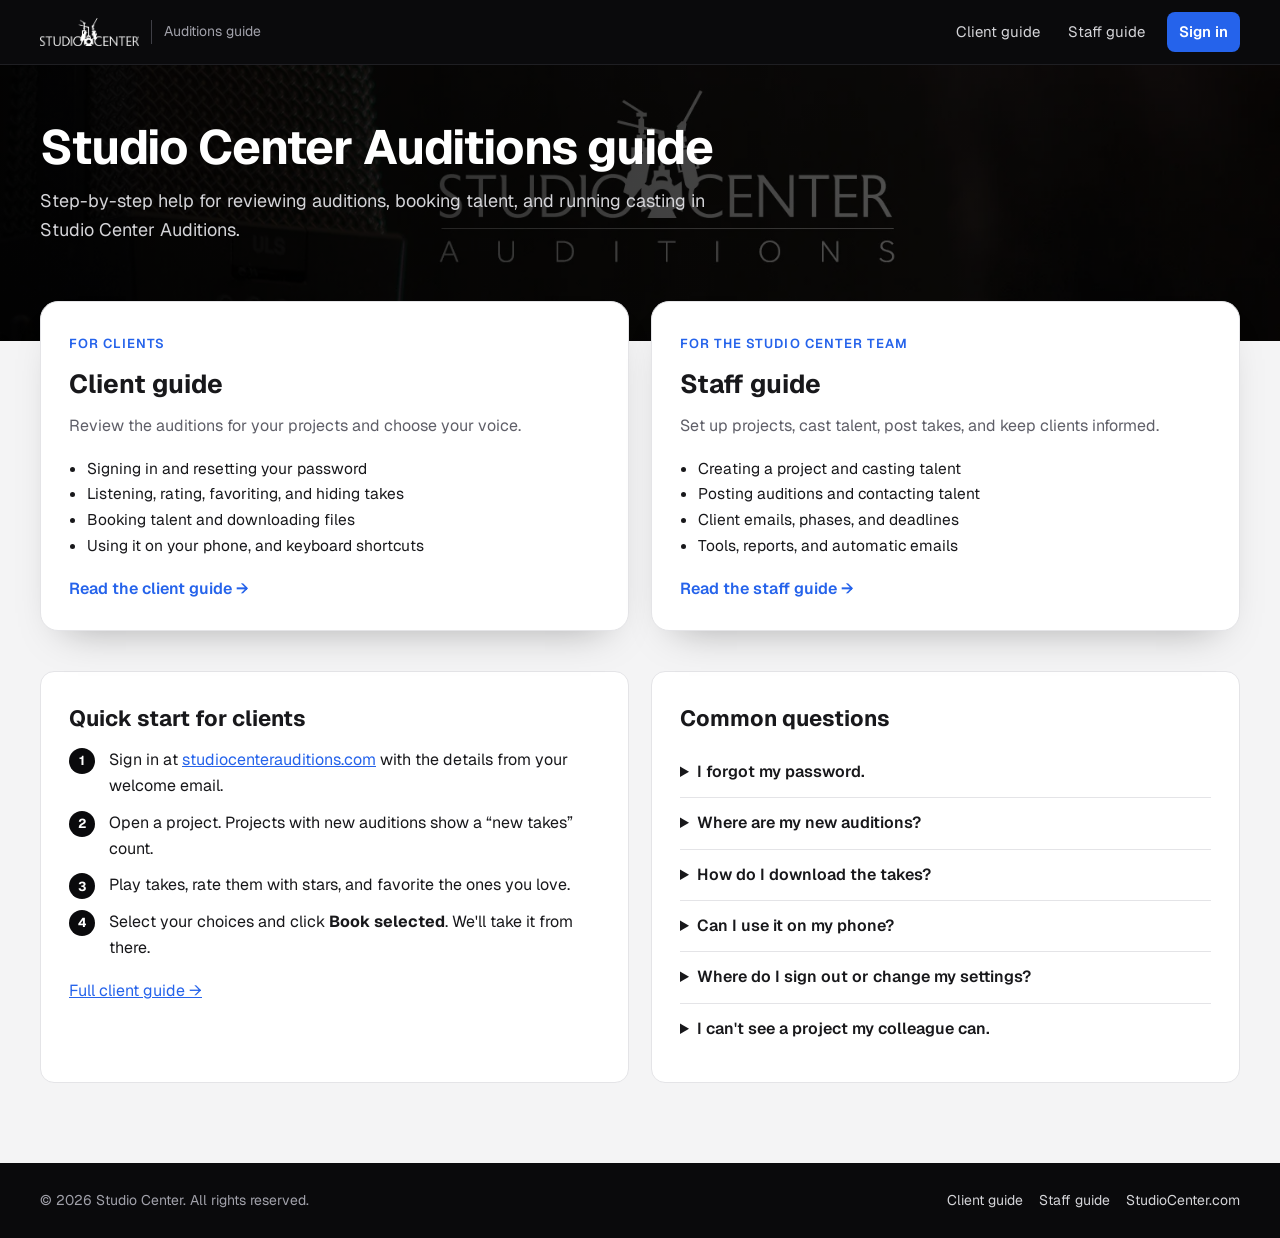
==== commit 665d3c8c: "Guide: account menu, phone cards, and new screenshots. - Client guide: the account menu (theme, help" ====
--- a/index.html
+++ b/index.html
@@ -89,7 +89,11 @@
         </details>
         <details>
           <summary>Can I use it on my phone?</summary>
-          <p>Yes. Every page works on a phone, with big controls and a bar at the bottom for booking and downloads. <a href="client-guide.html#phone">More</a></p>
+          <p>Yes. Every page works on a phone: each take is a card with labelled buttons and a sort menu, and a bar at the bottom handles booking and downloads. <a href="client-guide.html#phone">More</a></p>
+        </details>
+        <details>
+          <summary>Where do I sign out or change my settings?</summary>
+          <p>Click the person icon at the right of the top bar (on a phone, tap ☰). It has the theme switch, this guide, your settings, and <b>Sign out</b>. <a href="client-guide.html#account">More</a></p>
         </details>
         <details>
           <summary>I can't see a project my colleague can.</summary>
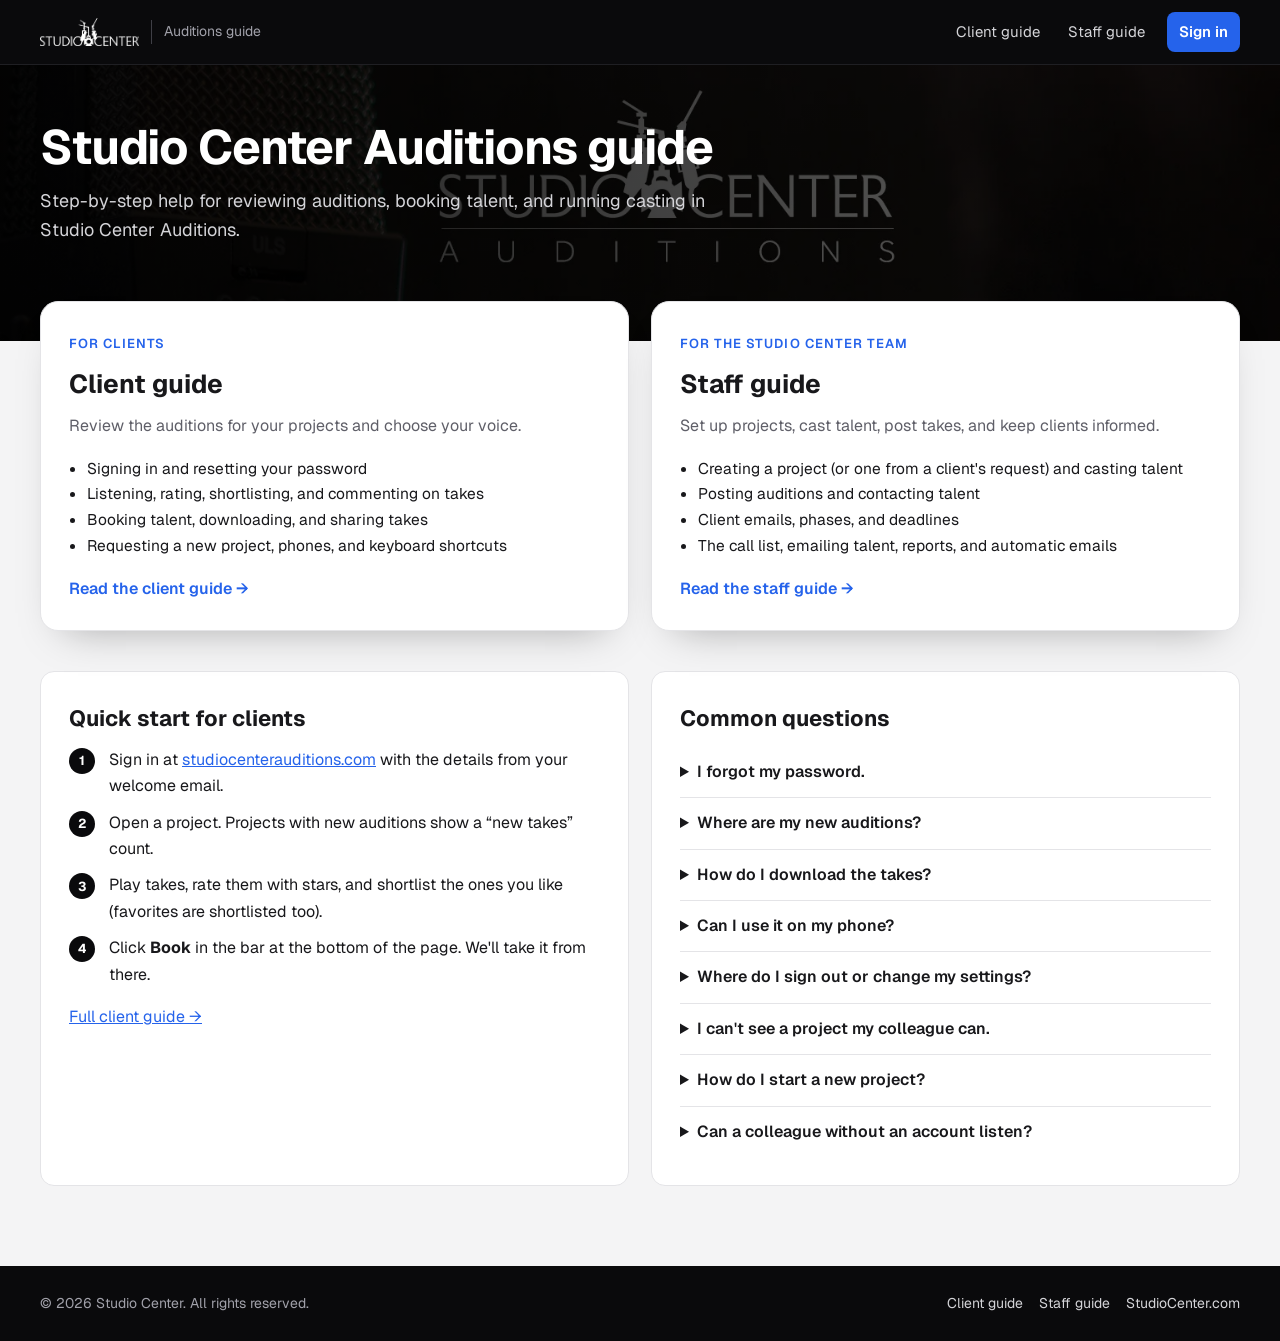
==== commit f40b546c: "Guide for 1.5: shortlist, player, comments, sharing, public request form, new staff pages. Client gu" ====
--- a/index.html
+++ b/index.html
@@ -42,9 +42,9 @@
         <p>Review the auditions for your projects and choose your voice.</p>
         <ul>
           <li>Signing in and resetting your password</li>
-          <li>Listening, rating, favoriting, and hiding takes</li>
-          <li>Booking talent and downloading files</li>
-          <li>Using it on your phone, and keyboard shortcuts</li>
+          <li>Listening, rating, shortlisting, and commenting on takes</li>
+          <li>Booking talent, downloading, and sharing takes</li>
+          <li>Requesting a new project, phones, and keyboard shortcuts</li>
         </ul>
         <span class="go">Read the client guide →</span>
       </a>
@@ -53,10 +53,10 @@
         <h2>Staff guide</h2>
         <p>Set up projects, cast talent, post takes, and keep clients informed.</p>
         <ul>
-          <li>Creating a project and casting talent</li>
+          <li>Creating a project (or one from a client's request) and casting talent</li>
           <li>Posting auditions and contacting talent</li>
           <li>Client emails, phases, and deadlines</li>
-          <li>Tools, reports, and automatic emails</li>
+          <li>The call list, emailing talent, reports, and automatic emails</li>
         </ul>
         <span class="go">Read the staff guide →</span>
       </a>
@@ -68,8 +68,8 @@
         <ol class="quick">
           <li>Sign in at <a href="https://studiocenterauditions.com/auth/signin">studiocenterauditions.com</a> with the details from your welcome email.</li>
           <li>Open a project. Projects with new auditions show a “new takes” count.</li>
-          <li>Play takes, rate them with stars, and favorite the ones you love.</li>
-          <li>Select your choices and click <b>Book selected</b>. We'll take it from there.</li>
+          <li>Play takes, rate them with stars, and shortlist the ones you like (favorites are shortlisted too).</li>
+          <li>Click <b>Book</b> in the bar at the bottom of the page. We'll take it from there.</li>
         </ol>
         <p style="margin-bottom:0"><a href="client-guide.html">Full client guide →</a></p>
       </section>
@@ -85,11 +85,11 @@
         </details>
         <details>
           <summary>How do I download the takes?</summary>
-          <p>Click a file name for one take, or use “Download as a zip” for all, selected, or booked takes. <a href="client-guide.html#downloads">More</a></p>
+          <p>Click a file name for one take, or click <b>Download</b> in the bar at the bottom for a zip of all, shortlisted, or booked takes. <a href="client-guide.html#downloads">More</a></p>
         </details>
         <details>
           <summary>Can I use it on my phone?</summary>
-          <p>Yes. Every page works on a phone: each take is a card with labelled buttons and a sort menu, and a bar at the bottom handles booking and downloads. <a href="client-guide.html#phone">More</a></p>
+          <p>Yes. Every page works on a phone: each take is a card with the same controls, and a bar at the bottom handles booking and downloads. <a href="client-guide.html#phone">More</a></p>
         </details>
         <details>
           <summary>Where do I sign out or change my settings?</summary>
@@ -97,7 +97,15 @@
         </details>
         <details>
           <summary>I can't see a project my colleague can.</summary>
-          <p>You only see projects you've been added to. Ask your Studio Center producer to add you.</p>
+          <p>You only see projects you've been added to; closed ones are under <b>Finished</b>. Ask your Studio Center producer to add you.</p>
+        </details>
+        <details>
+          <summary>How do I start a new project?</summary>
+          <p>Fill in the form at <a href="https://studiocenterauditions.com/new-project">studiocenterauditions.com/new-project</a>; no account needed. A producer will be in touch to set up casting. <a href="client-guide.html#new-project">More</a></p>
+        </details>
+        <details>
+          <summary>Can a colleague without an account listen?</summary>
+          <p>Yes: create a review link under <b>Share for review</b> on the project page. They can listen, but not rate, comment, or book. <a href="client-guide.html#sharing">More</a></p>
         </details>
       </section>
     </div>
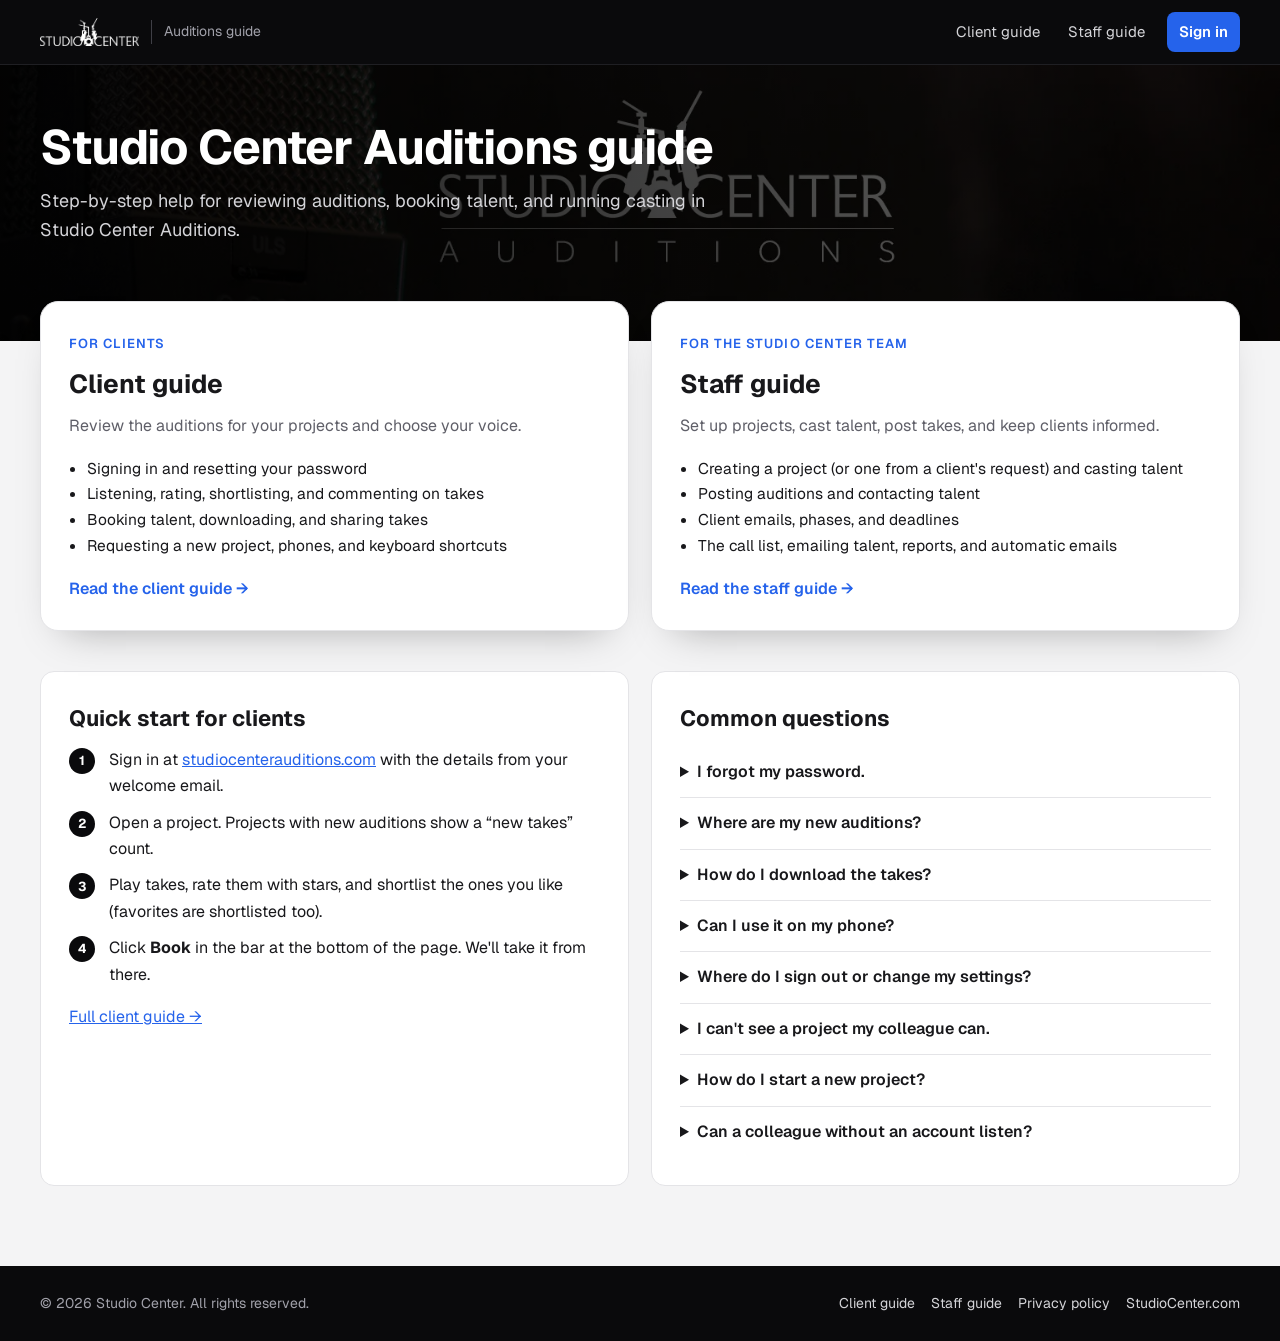
==== commit 6a13946c: "Guide for 1.8: take versions and numbers, audio conversion, live updates, privacy link. New sections" ====
--- a/index.html
+++ b/index.html
@@ -7,13 +7,13 @@
   <meta name="description" content="How to use Studio Center Auditions: guides for clients reviewing auditions and for the Studio Center casting team.">
   <meta property="og:title" content="Studio Center Auditions Guide">
   <meta property="og:description" content="How to review auditions, book talent, and run casting in Studio Center Auditions.">
-  <meta property="og:image" content="assets/guide/c-takes.webp">
+  <meta property="og:image" content="assets/guide/c-takes.webp?v=20261018">
   <link rel="icon" href="assets/icon.png" type="image/png">
   <link rel="apple-touch-icon" href="assets/apple-icon.png">
   <link rel="preconnect" href="https://fonts.googleapis.com">
   <link rel="preconnect" href="https://fonts.gstatic.com" crossorigin>
   <link href="https://fonts.googleapis.com/css2?family=Geist:wght@400;500;600;700&display=swap" rel="stylesheet">
-  <link rel="stylesheet" href="assets/site.css">
+  <link rel="stylesheet" href="assets/site.css?v=202610181530">
 </head>
 <body>
   <header class="top">
@@ -114,7 +114,7 @@
   <footer>
     <div class="wrap">
       <span>© 2026 Studio Center. All rights reserved.</span>
-      <span><a href="client-guide.html">Client guide</a><a href="staff-guide.html">Staff guide</a><a href="https://www.studiocenter.com">StudioCenter.com</a></span>
+      <span><a href="client-guide.html">Client guide</a><a href="staff-guide.html">Staff guide</a><a href="https://studiocenterauditions.com/privacy">Privacy policy</a><a href="https://www.studiocenter.com">StudioCenter.com</a></span>
     </div>
   </footer>
 </body>
